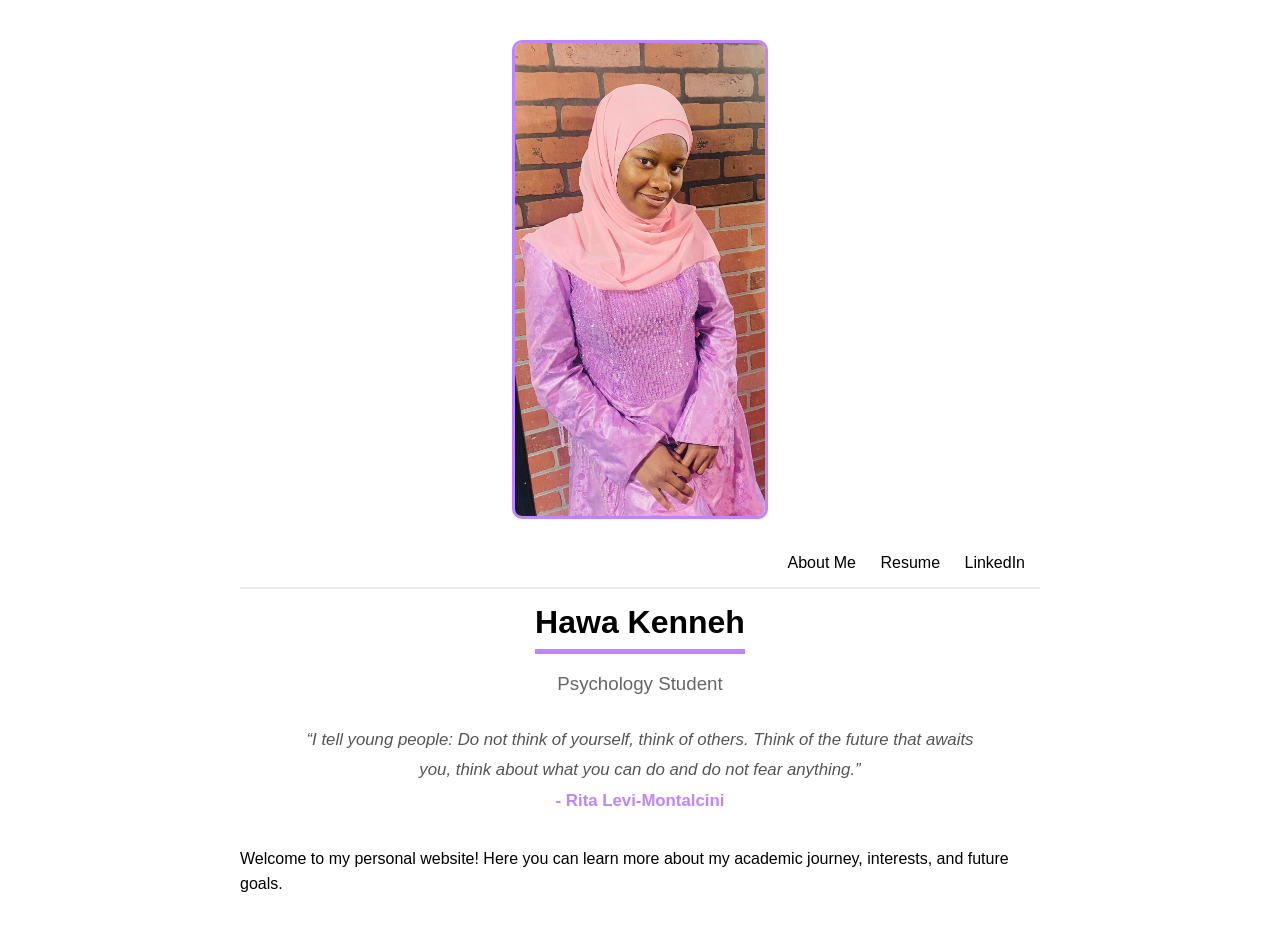
==== index.html @ 1b2ad0a6 "Initial website upload" ====
<!DOCTYPE html>
<html>
<head>
    <meta charset="utf-8">
    <meta name="viewport" content="width=device-width, initial-scale=1">
    <title>Hawa Kenneh</title>
    <link rel="stylesheet" href="style.css">
</head>

<body>

    <img src="Images/Pic_Me.jpeg" alt="Hawa Kenneh">

    <nav>
    <a href="aboutme.html">About Me</a>
    <a href="resume.html">Resume</a>
    <a href="LinkedIn.html">LinkedIn</a>
    </nav>

    <h1 id="title">Hawa Kenneh</h1>

<h3>Psychology Student</h3>

<blockquote>
    “I tell young people: Do not think of yourself, think of others.
    Think of the future that awaits you, think about what you can do
    and do not fear anything.”
    <br>
    <strong>- Rita Levi-Montalcini</strong>
</blockquote>

<p>
    Welcome to my personal website! Here you can learn more about
    my academic journey, interests, and future goals.
</p>



</body>
</html>
---- style.css ----
#title {
    color: black;
    font-family: "Trebuchet MS", Arial, sans-serif;
    font-weight: 600;
    border-bottom: 5px solid #C084FC;
    width: fit-content;
    margin: 15px auto;
    padding-bottom: 8px;
}

body {
    max-width: 800px;
    margin: auto;
    padding: 20px;
    font-family: Arial, sans-serif;
    background-color: white;
}

nav {
    text-align: right;
    padding: 15px;
    border-bottom: 2px solid #EDE9FF;
}

nav a {
    text-decoration: none;
    color: black;
    margin-left: 20px;
    font-weight: normal;
}

nav a:hover {
    color: #C084FC;
}

h1 {
    text-align: center;
}

h2 {
    color: black;
    border-bottom: 2px solid #C084FC;
    padding-bottom: 5px;
    display: inline-block;
}

h3 {
    text-align: center;
    color: #666666;
    font-weight: normal;
}

p {
    line-height: 1.6;
}

img {
    width: 250px;
    display: block;
    margin: 20px auto;
    border-radius: 10px;
    border: 3px solid #C084FC;
}

.linkedin-pic {
    width: 200px;
    height: 200px;
    display: block;
    margin: 20px auto;
    border-radius: 50%;
    object-fit: cover;
    border: 3px solid #C084FC;
}

.linkedin-button {
    display: block;
    width: fit-content;
    margin: 20px auto;
    padding: 12px 20px;
    background-color: #C084FC;
    color: white;
    text-decoration: none;
    border-radius: 8px;
    font-weight: normal;
}

.linkedin-button:hover {
    background-color: #A855F7;
}
blockquote {
    text-align: center;
    font-style: italic;
    color: #555555;
    max-width: 700px;
    margin: 30px auto;
    line-height: 1.8;
    font-size: 1.05rem;
}

blockquote strong {
    color: #C084FC;
    font-style: normal;
}
iframe {
    border: 3px solid #C084FC;
    border-radius: 10px;
    margin-top: 20px;
}
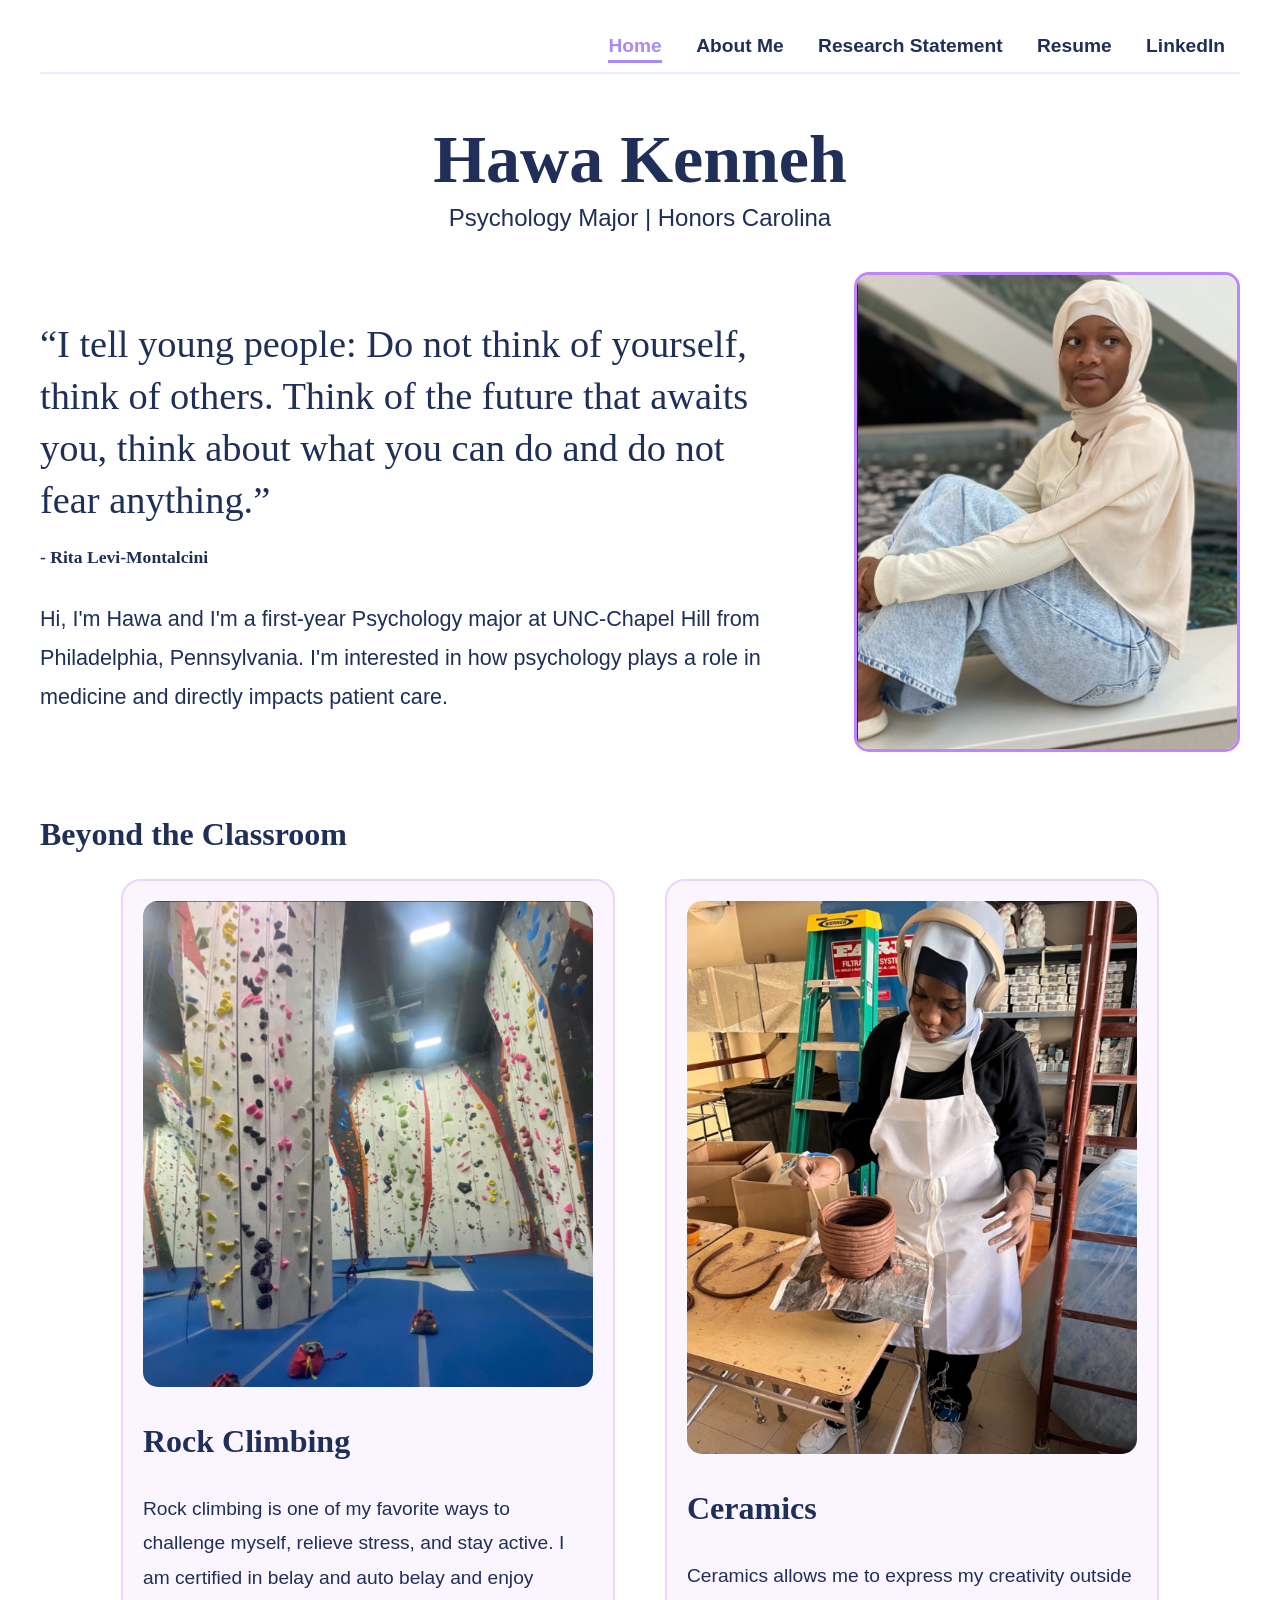
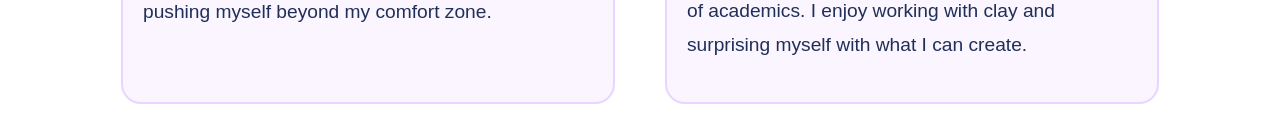
==== commit efd5180b: "Added favicon and website updates" ====
--- a/index.html
+++ b/index.html
@@ -4,37 +4,97 @@
     <meta charset="utf-8">
     <meta name="viewport" content="width=device-width, initial-scale=1">
     <title>Hawa Kenneh</title>
+
+    <link rel="apple-touch-icon" sizes="180x180" href="apple-touch-icon.png">
+    <link rel="icon" type="image/png" sizes="32x32" href="favicon-32x32.png">
+    <link rel="icon" type="image/png" sizes="16x16" href="favicon-16x16.png">
+    <link rel="manifest" href="site.webmanifest">
     <link rel="stylesheet" href="style.css">
 </head>
 
 <body>
 
-    <img src="Images/Pic_Me.jpeg" alt="Hawa Kenneh">
+<nav>
+    <a href="index.html" class="active">Home</a>
+    <a href="aboutme.html">About Me</a>
+    <a href="researchstatement.html">Research Statement</a>
+    <a href="resume.html">Resume</a>
 
-    <nav>
-    <a href="aboutme.html">About Me</a>
-    <a href="resume.html">Resume</a>
-    <a href="LinkedIn.html">LinkedIn</a>
-    </nav>
+    <a href="https://www.linkedin.com/in/hawa-kenneh-hk7646/"
+       target="_blank">
+       LinkedIn
+    </a>
+</nav>
 
     <h1 id="title">Hawa Kenneh</h1>
 
-<h3>Psychology Student</h3>
+<h3 class="subtitle">
+    Psychology Major | Honors Carolina
+</h3>
 
-<blockquote>
-    “I tell young people: Do not think of yourself, think of others.
-    Think of the future that awaits you, think about what you can do
-    and do not fear anything.”
-    <br>
-    <strong>- Rita Levi-Montalcini</strong>
-</blockquote>
+<div class="intro-section">
 
-<p>
-    Welcome to my personal website! Here you can learn more about
-    my academic journey, interests, and future goals.
-</p>
+    <div class="intro-text">
 
+            <blockquote>
+                “I tell young people: Do not think of yourself, think of others.
+                Think of the future that awaits you, think about what you can do
+                and do not fear anything.”
+                <br>
+                <strong>- Rita Levi-Montalcini</strong>
+            </blockquote>
 
+            <p class="intro-paragraph">
+                Hi, I'm Hawa and I'm a first-year Psychology major at
+                UNC-Chapel Hill from Philadelphia, Pennsylvania. I'm
+                interested in how psychology plays a role in medicine
+                and directly impacts patient care.
+            </p>
+
+        </div>
+
+        <div class="intro-image">
+            <img src="Images/Water.jpeg" alt="Water">
+        </div>
+
+    </div>
+
+    <h2>Beyond the Classroom</h2>
+
+    <div class="hobbies">
+
+        <div class="hobby-card">
+
+            <img src="Images/Rock_Climbing.jpeg"
+                 alt="Rock Climbing"
+                 class="interest-pic">
+
+            <h3>Rock Climbing</h3>
+
+            <p>
+                Rock climbing is one of my favorite ways to challenge myself,
+                relieve stress, and stay active. I am certified in belay and
+                auto belay and enjoy pushing myself beyond my comfort zone.
+            </p>
+
+        </div>
+
+        <div class="hobby-card">
+
+            <img src="Images/Ceramics.jpeg"
+                 alt="Ceramics"
+                 class="interest-pic">
+
+            <h3>Ceramics</h3>
+
+           <p>
+                Ceramics allows me to express my creativity outside of academics.
+                I enjoy working with clay and surprising myself with what I can create.
+           </p>
+
+        </div>
+
+    </div>
 
 </body>
 </html>
--- a/style.css
+++ b/style.css
@@ -1,106 +1,262 @@
-#title {
-    color: black;
-    font-family: "Trebuchet MS", Arial, sans-serif;
-    font-weight: 600;
-    border-bottom: 5px solid #C084FC;
-    width: fit-content;
-    margin: 15px auto;
-    padding-bottom: 8px;
-}
+/* ================= GENERAL ================= */
 
 body {
-    max-width: 800px;
+    max-width: 1200px;
     margin: auto;
     padding: 20px;
-    font-family: Arial, sans-serif;
     background-color: white;
-}
+    font-family: "Segoe UI", Arial, sans-serif;
+}
+
+#title {
+    color: #1f2f57;
+    font-family: Georgia, serif;
+    font-size: 4.25rem;
+    font-weight: 600;
+    border: none;
+    text-align: center;
+    width: 100%;
+    margin-bottom: 5px;
+}
+
+h2 {
+    font-family: Georgia, serif;
+    color: #1f2f57;
+    font-size: 2rem;
+}
+
+p {
+    color: #1f2f57;
+    line-height: 1.8;
+}
+
+/* ================= NAVIGATION ================= */
 
 nav {
     text-align: right;
     padding: 15px;
     border-bottom: 2px solid #EDE9FF;
+    margin-bottom: 30px;
 }
 
 nav a {
     text-decoration: none;
-    color: black;
-    margin-left: 20px;
-    font-weight: normal;
+    color: #1f2f57;
+    margin-left: 30px;
+    font-size: 1.2rem;
+    font-weight: 600;
 }
 
 nav a:hover {
     color: #C084FC;
 }
 
-h1 {
-    text-align: center;
-}
-
-h2 {
-    color: black;
-    border-bottom: 2px solid #C084FC;
-    padding-bottom: 5px;
-    display: inline-block;
-}
-
-h3 {
-    text-align: center;
-    color: #666666;
-    font-weight: normal;
-}
-
-p {
-    line-height: 1.6;
-}
-
-img {
-    width: 250px;
+nav a.active {
+    color: #A78BFA;
+    border-bottom: 3px solid #A78BFA;
+    padding-bottom: 4px;
+}
+
+/* ================= HOME PAGE ================= */
+
+.subtitle {
+    text-align: center;
+    color: #1f2f57;
+    font-size: 1.5rem;
+    font-weight: 500;
+    margin-top: 0;
+    margin-bottom: 25px;
+}
+
+.intro-section {
+    display: flex;
+    justify-content: space-between;
+    align-items: center;
+    gap: 70px;
+    margin-top: 40px;
+    margin-bottom: 60px;
+}
+
+.intro-text {
+    flex: 2;
+}
+
+.intro-paragraph {
+    text-align: left;
+    font-size: 1.35rem;
+    color: #1f2f57;
+}
+
+.intro-image {
+    flex: 1;
+}
+
+.intro-image img {
+    width: 380px;
+    height: auto;
+    border-radius: 15px;
+    border: 3px solid #C084FC;
+}
+
+blockquote {
+    font-family: Georgia, serif;
+    font-size: 2.4rem;
+    color: #1f2f57;
+    line-height: 1.35;
+    text-align: left;
+    max-width: 900px;
+    margin: 30px auto;
+}
+
+blockquote strong {
     display: block;
-    margin: 20px auto;
-    border-radius: 10px;
-    border: 3px solid #C084FC;
-}
-
-.linkedin-pic {
-    width: 200px;
-    height: 200px;
+    margin-top: 20px;
+    font-size: 1.1rem;
+    color: #1f2f57;
+    font-weight: 700;
+}
+
+/* ================= HOBBIES ================= */
+
+.hobbies {
+    display: flex;
+    justify-content: center;
+    gap: 50px;
+    flex-wrap: wrap;
+}
+
+.hobby-card {
+    width: 450px;
+    padding: 20px;
+    background-color: #FAF5FF;
+    border: 2px solid #E9D5FF;
+    border-radius: 20px;
+}
+
+.interest-pic {
+    width: 100%;
+    height: auto;
+    border-radius: 15px;
+}
+
+.hobby-card h3 {
+    font-family: Georgia, serif;
+    color: #1f2f57;
+    font-size: 2rem;
+    font-weight: bold;
+    text-align: left;
+}
+
+.hobby-card p {
+    color: #1f2f57;
+    font-size: 1.2rem;
+    text-align: left;
+}
+
+/* ================= ABOUT ME PAGE ================= */
+
+.about-container {
+    display: flex;
+    gap: 50px;
+    align-items: flex-start;
+    margin-top: 40px;
+}
+
+.about-left {
+    width: 380px;
+    background-color: #F3E8FF;
+    padding: 25px;
+    border-radius: 25px;
+}
+
+.about-photo {
+    width: 100%;
+    border-radius: 20px;
+    border: 3px solid #C084FC;
+}
+
+.about-quote {
+    margin-top: 25px;
+    font-family: Georgia, serif;
+    font-size: 1.5rem;
+    color: #1f2f57;
+    text-align: left;
+    line-height: 1.8;
+}
+
+.about-quote strong {
     display: block;
-    margin: 20px auto;
-    border-radius: 50%;
-    object-fit: cover;
-    border: 3px solid #C084FC;
-}
-
-.linkedin-button {
+    margin-top: 30px;
+    font-size: 1.3rem;
+    font-weight: bold;
+}
+
+.about-right {
+    flex: 1;
+}
+
+.about-right #title {
+    text-align: left;
+    font-size: 4rem;
+    margin-top: 0;
+}
+
+.about-right h2 {
+    text-align: left;
+    font-size: 2rem;
+    margin-top: 10px;
+}
+
+.about-right p {
+    text-align: left;
+    font-size: 1.25rem;
+    line-height: 1.9;
+    color: #1f2f57;
+}
+
+/* ================= RESEARCH PAGE ================= */
+
+.research-content {
+    max-width: 900px;
+    margin: auto;
+}
+
+.research-content #title {
+    text-align: center;
+}
+
+.research-content h2 {
+    text-align: center;
+    color: #1f2f57;
+    font-family: Georgia, serif;
+    font-size: 2.2rem;
+    margin-bottom: 30px;
+}
+
+.research-content p {
+    text-align: left;
+    color: #1f2f57;
+    font-size: 1.3rem;
+    line-height: 1.9;
+}
+
+.research-image-box {
+    width: 80%;
+    margin: 60px auto;
+    background-color: #F3E8FF;
+    padding: 25px;
+    border-radius: 25px;
+}
+
+.research-image {
+    width: 100%;
     display: block;
-    width: fit-content;
-    margin: 20px auto;
-    padding: 12px 20px;
-    background-color: #C084FC;
-    color: white;
-    text-decoration: none;
-    border-radius: 8px;
-    font-weight: normal;
-}
-
-.linkedin-button:hover {
-    background-color: #A855F7;
-}
-blockquote {
-    text-align: center;
-    font-style: italic;
-    color: #555555;
-    max-width: 700px;
-    margin: 30px auto;
-    line-height: 1.8;
-    font-size: 1.05rem;
-}
-
-blockquote strong {
-    color: #C084FC;
-    font-style: normal;
-}
+    border-radius: 20px;
+    border: 3px solid #C084FC;
+}
+
+/* ================= RESUME ================= */
+
 iframe {
     border: 3px solid #C084FC;
     border-radius: 10px;
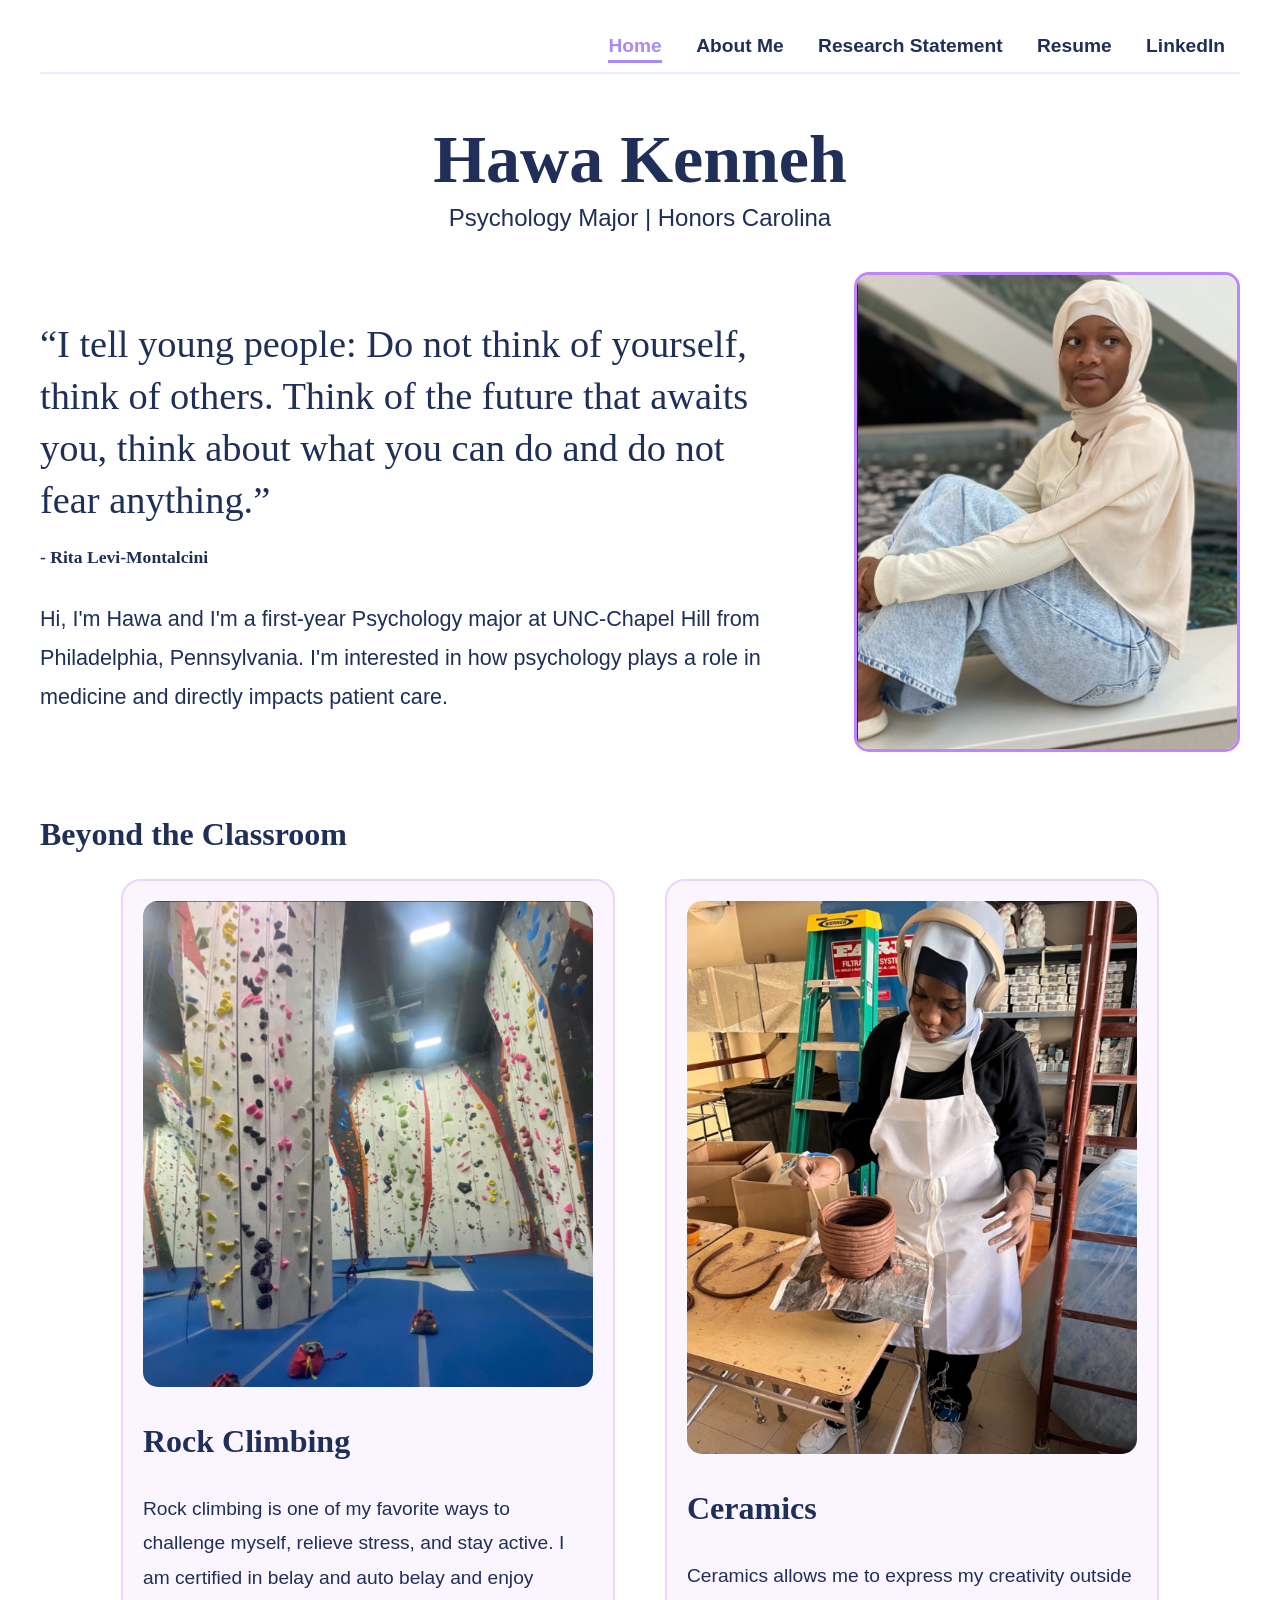
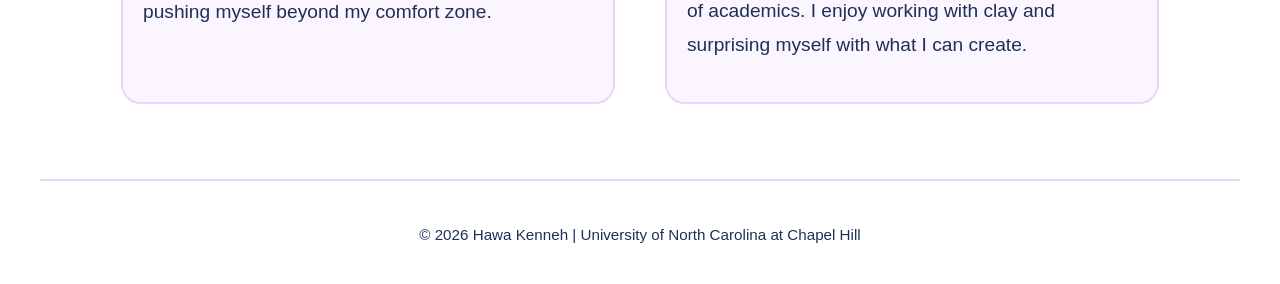
==== commit 1345d6ff: "Added footer" ====
--- a/index.html
+++ b/index.html
@@ -3,7 +3,7 @@
 <head>
     <meta charset="utf-8">
     <meta name="viewport" content="width=device-width, initial-scale=1">
-    <title>Hawa Kenneh</title>
+    <title>Hawa Kenneh | Home</title>
 
     <link rel="apple-touch-icon" sizes="180x180" href="apple-touch-icon.png">
     <link rel="icon" type="image/png" sizes="32x32" href="favicon-32x32.png">
@@ -95,6 +95,8 @@
         </div>
 
     </div>
-
+    <footer>
+        <p>© 2026 Hawa Kenneh | University of North Carolina at Chapel Hill</p>
+    </footer>
 </body>
 </html>
--- a/style.css
+++ b/style.css
@@ -261,4 +261,93 @@
     border: 3px solid #C084FC;
     border-radius: 10px;
     margin-top: 20px;
+}
+/* ================= MOBILE ================= */
+
+@media screen and (max-width: 768px) {
+
+    #title {
+        font-size: 3rem;
+    }
+
+    .subtitle {
+        font-size: 1.2rem;
+        margin-bottom: 20px;
+    }
+
+    .intro-section {
+        flex-direction: column;
+        gap: 20px;
+    }
+
+    .intro-text {
+        width: 100%;
+    }
+
+    .intro-image {
+        width: 100%;
+        text-align: center;
+    }
+
+    .intro-image img {
+        width: 85%;
+        max-width: 350px;
+    }
+
+    blockquote {
+        font-size: 1.8rem;
+        text-align: center;
+        max-width: 100%;
+    }
+
+    .intro-paragraph {
+        text-align: center;
+        font-size: 1.1rem;
+    }
+
+    .hobbies {
+        flex-direction: column;
+        align-items: center;
+    }
+
+    .hobby-card {
+        width: 100%;
+        max-width: 500px;
+    }
+
+    .about-container {
+        flex-direction: column;
+    }
+
+    .about-left {
+        width: 100%;
+        box-sizing: border-box;
+    }
+
+    .about-right #title {
+        text-align: center;
+        font-size: 3rem;
+    }
+
+    .about-right h2 {
+        text-align: center;
+    }
+
+    .research-image-box {
+        width: 100%;
+        box-sizing: border-box;
+    }
+}
+/* ================= FOOTER ================= */
+
+footer {
+    text-align: center;
+    margin-top: 75px;
+    padding-top: 25px;
+    border-top: 2px solid #E9D5FF;
+}
+
+footer p {
+    color: #1f2f57;
+    font-size: 0.95rem;
 }
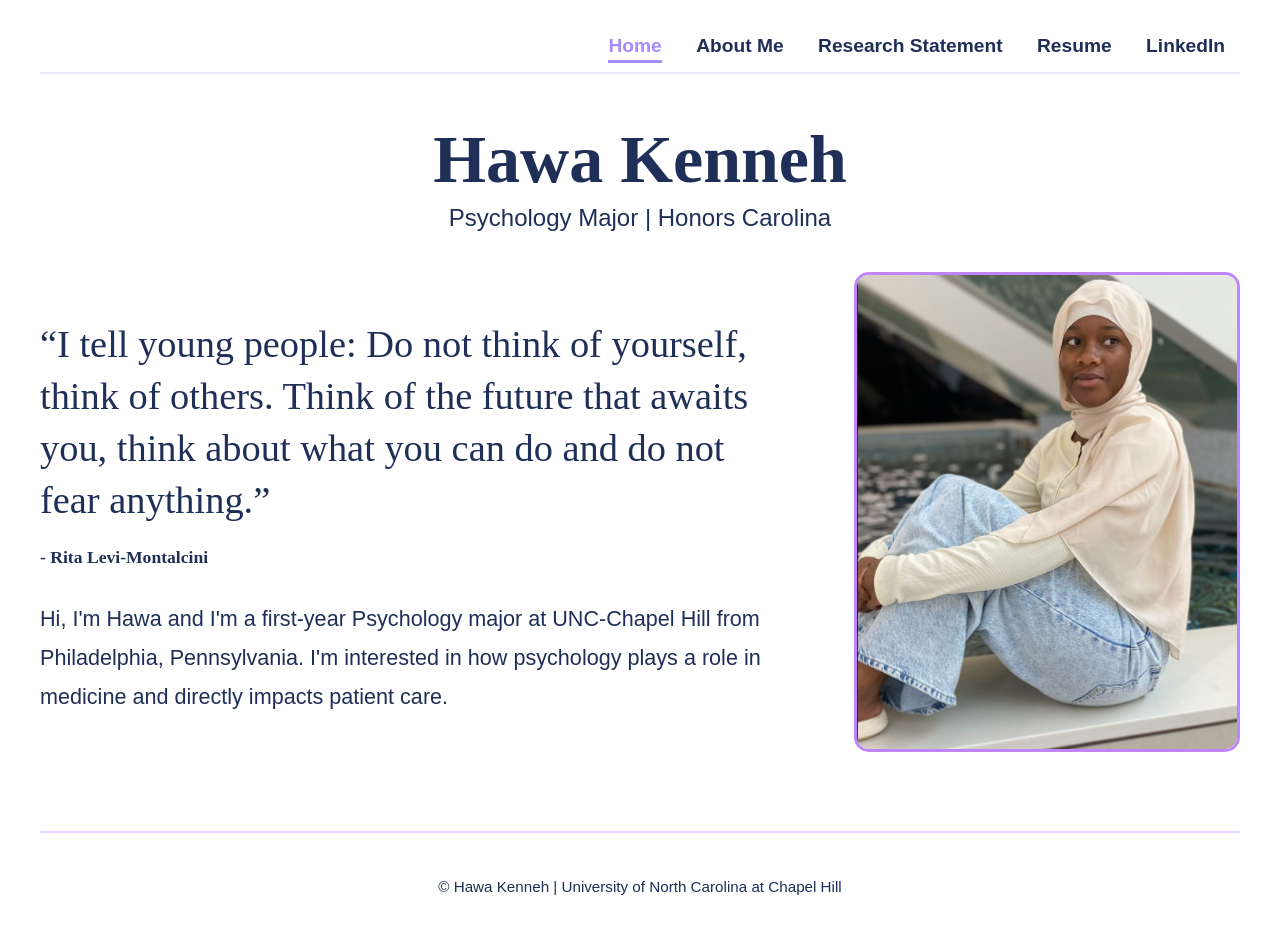
==== commit 35e39d18: "Moved Beyond the Classroom section" ====
--- a/index.html
+++ b/index.html
@@ -9,6 +9,7 @@
     <link rel="icon" type="image/png" sizes="32x32" href="favicon-32x32.png">
     <link rel="icon" type="image/png" sizes="16x16" href="favicon-16x16.png">
     <link rel="manifest" href="site.webmanifest">
+
     <link rel="stylesheet" href="style.css">
 </head>
 
@@ -26,7 +27,7 @@
     </a>
 </nav>
 
-    <h1 id="title">Hawa Kenneh</h1>
+<h1 id="title">Hawa Kenneh</h1>
 
 <h3 class="subtitle">
     Psychology Major | Honors Carolina
@@ -36,67 +37,32 @@
 
     <div class="intro-text">
 
-            <blockquote>
-                “I tell young people: Do not think of yourself, think of others.
-                Think of the future that awaits you, think about what you can do
-                and do not fear anything.”
-                <br>
-                <strong>- Rita Levi-Montalcini</strong>
-            </blockquote>
+        <blockquote>
+            “I tell young people: Do not think of yourself, think of others.
+            Think of the future that awaits you, think about what you can do
+            and do not fear anything.”
+            <br>
+            <strong>- Rita Levi-Montalcini</strong>
+        </blockquote>
 
-            <p class="intro-paragraph">
-                Hi, I'm Hawa and I'm a first-year Psychology major at
-                UNC-Chapel Hill from Philadelphia, Pennsylvania. I'm
-                interested in how psychology plays a role in medicine
-                and directly impacts patient care.
-            </p>
-
-        </div>
-
-        <div class="intro-image">
-            <img src="Images/Water.jpeg" alt="Water">
-        </div>
+        <p class="intro-paragraph">
+            Hi, I'm Hawa and I'm a first-year Psychology major at
+            UNC-Chapel Hill from Philadelphia, Pennsylvania. I'm
+            interested in how psychology plays a role in medicine
+            and directly impacts patient care.
+        </p>
 
     </div>
 
-    <h2>Beyond the Classroom</h2>
+    <div class="intro-image">
+        <img src="Images/Water.jpeg" alt="Portrait of Hawa Kenneh">
+    </div>
 
-    <div class="hobbies">
+</div>
 
-        <div class="hobby-card">
+<footer>
+    <p>© Hawa Kenneh | University of North Carolina at Chapel Hill</p>
+</footer>
 
-            <img src="Images/Rock_Climbing.jpeg"
-                 alt="Rock Climbing"
-                 class="interest-pic">
-
-            <h3>Rock Climbing</h3>
-
-            <p>
-                Rock climbing is one of my favorite ways to challenge myself,
-                relieve stress, and stay active. I am certified in belay and
-                auto belay and enjoy pushing myself beyond my comfort zone.
-            </p>
-
-        </div>
-
-        <div class="hobby-card">
-
-            <img src="Images/Ceramics.jpeg"
-                 alt="Ceramics"
-                 class="interest-pic">
-
-            <h3>Ceramics</h3>
-
-           <p>
-                Ceramics allows me to express my creativity outside of academics.
-                I enjoy working with clay and surprising myself with what I can create.
-           </p>
-
-        </div>
-
-    </div>
-    <footer>
-        <p>© 2026 Hawa Kenneh | University of North Carolina at Chapel Hill</p>
-    </footer>
 </body>
 </html>
--- a/style.css
+++ b/style.css
@@ -120,13 +120,17 @@
 
 .hobbies {
     display: flex;
-    justify-content: center;
-    gap: 50px;
-    flex-wrap: wrap;
+    justify-content: space-between;
+    align-items: stretch;
+    gap: 80px;
+    margin-top: 30px;
+    margin-bottom: 30px;
+    width: 100%;
 }
 
 .hobby-card {
-    width: 450px;
+    flex: 1;
+    max-width: 420px;
     padding: 20px;
     background-color: #FAF5FF;
     border: 2px solid #E9D5FF;
@@ -144,13 +148,20 @@
     color: #1f2f57;
     font-size: 2rem;
     font-weight: bold;
-    text-align: left;
+    text-align: center;
 }
 
 .hobby-card p {
     color: #1f2f57;
     font-size: 1.2rem;
     text-align: left;
+}
+
+.about-right h2 {
+    text-align: center;
+    font-size: 2rem;
+    margin-top: 40px;
+    margin-bottom: 40px;
 }
 
 /* ================= ABOUT ME PAGE ================= */
@@ -202,9 +213,10 @@
 }
 
 .about-right h2 {
-    text-align: left;
+    text-align: center;
     font-size: 2rem;
-    margin-top: 10px;
+    margin-top: 30px;
+    margin-bottom: 30px;
 }
 
 .about-right p {
@@ -350,4 +362,21 @@
 footer p {
     color: #1f2f57;
     font-size: 0.95rem;
-}+}
+
+.hobbies-title {
+    text-align: center;
+    font-family: Georgia, serif;
+    color: #1f2f57;
+    font-size: 3rem;
+    margin-top: 70px;
+    margin-bottom: 40px;
+}
+
+.hobbies {
+    display: flex;
+    justify-content: space-between;
+    align-items: stretch;
+    gap: 80px;
+    width: 100%;
+}
